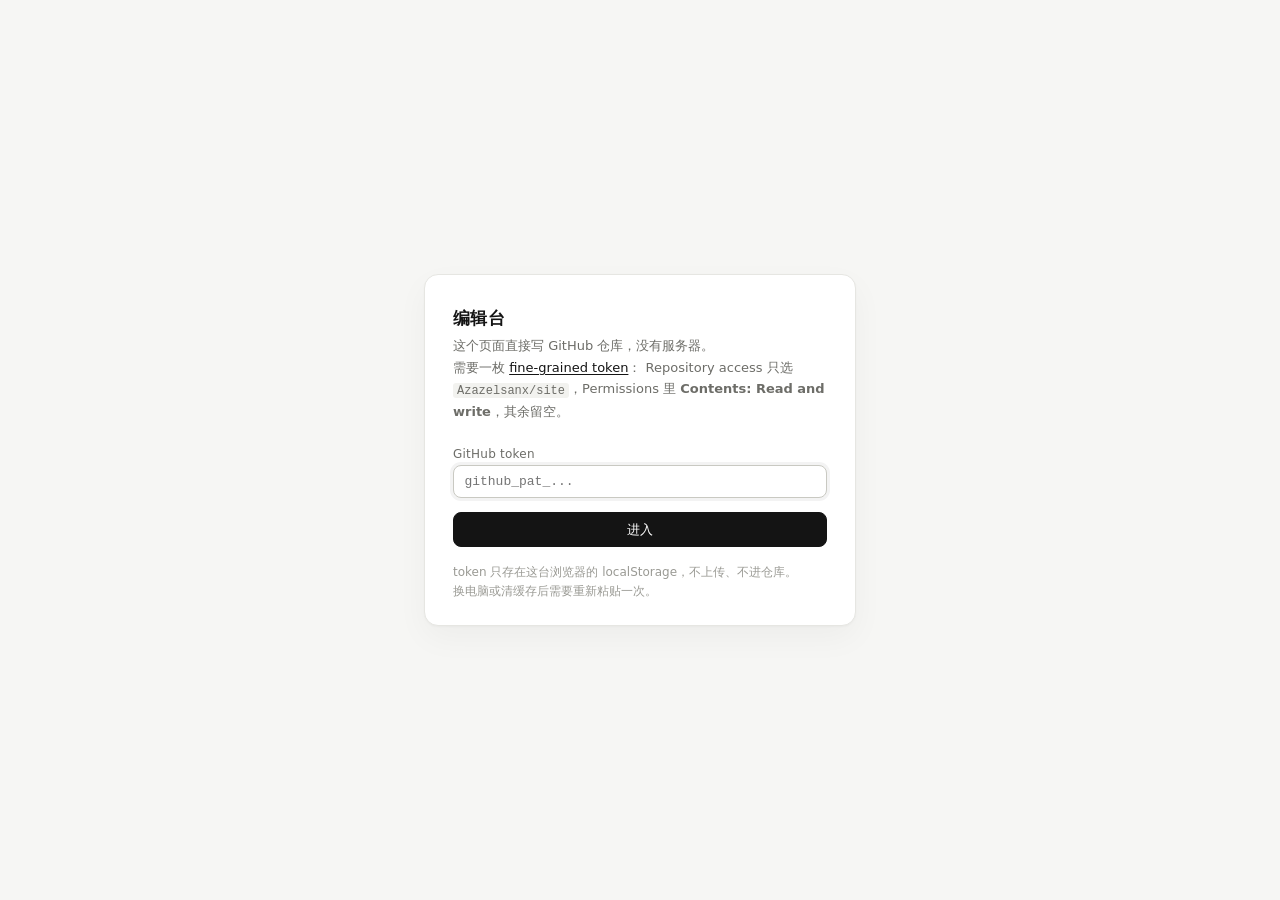
==== admin/index.html @ 72cfea62 "加 /admin 编辑台：token 登录、轻标记编辑、真 CSS 预览、原子提交发布 - admin/：纯静态单页，GitHub fine-grained PAT 存本机 localStorage " ====
<!DOCTYPE html>
<html lang="zh-CN">
<head>
<meta charset="utf-8">
<meta name="viewport" content="width=device-width, initial-scale=1">
<meta name="robots" content="noindex, nofollow">
<title>编辑台 — Azazel</title>
<link rel="stylesheet" href="/admin/admin.css">
<link rel="icon" href="data:image/svg+xml,%3Csvg xmlns='http://www.w3.org/2000/svg' viewBox='0 0 24 24'%3E%3Crect width='24' height='24' rx='5' fill='%23fdfdfc'/%3E%3Cpath d='M13.4 3 5.6 13.2h5L10.1 21l7.9-10.6h-5.2L13.4 3Z' fill='%23111'/%3E%3C/svg%3E">
</head>
<body>

<!-- ---------- 登录门 ---------- -->
<div class="gate" id="gate">
  <div class="gate__card">
    <h1>编辑台</h1>
    <p class="gate__hint">
      这个页面直接写 GitHub 仓库，没有服务器。<br>
      需要一枚 <a href="https://github.com/settings/personal-access-tokens/new" target="_blank" rel="noopener">fine-grained token</a>：
      Repository access 只选 <code>Azazelsanx/site</code>，Permissions 里
      <b>Contents: Read and write</b>，其余留空。
    </p>
    <form id="gate-form">
      <label class="field">
        <span>GitHub token</span>
        <input class="input input--mono" id="token" type="password"
               placeholder="github_pat_..." autocomplete="off" spellcheck="false">
      </label>
      <button class="btn btn--solid btn--block" id="gate-submit" type="submit">进入</button>
      <p class="gate__error" id="gate-error" hidden></p>
    </form>
    <p class="gate__foot">
      token 只存在这台浏览器的 localStorage，不上传、不进仓库。<br>
      换电脑或清缓存后需要重新粘贴一次。
    </p>
  </div>
</div>

<!-- ---------- 编辑台 ---------- -->
<div class="app" id="app" hidden>

  <aside class="rail">
    <div class="rail__head">
      <div class="rail__title">
        <b>写作</b><span id="rail-count"></span>
      </div>
      <button class="btn btn--block" id="new-post">＋ 新文章</button>
    </div>
    <ul class="rail__list" id="rail-list"></ul>
    <details class="cheat">
      <summary>标记速查</summary>
      <div class="cheat__body">
        <b>==高亮==</b> 荧光笔<br>
        <b>((圈))</b> 手绘圈<br>
        <b>[[方]]</b> 红笔方框<br>
        <b>{{句子|旁批}}</b> 页边手写批注<br>
        <b># 小标题</b> / <b>## 更小</b><br>
        <b>- 列表</b> / <b>1. 列表</b> / <b>&gt; 引用</b><br>
        <b>**加粗**</b> / <b>*斜体*</b> / <b>`代码`</b><br>
        <b>[文字](链接)</b> / <b>```整段代码```</b><br>
        空行分段，段首不用打空格。
      </div>
    </details>
    <div class="rail__foot">
      <span id="who">Azazelsanx/site</span>
      <button class="btn" id="logout" style="padding:.2rem .45rem;font-size:.6875rem">换 token</button>
    </div>
  </aside>

  <main class="pane">
    <div class="pane__head">
      <h2 id="pane-title">未选择</h2>
      <div class="switches">
        <a class="btn" id="open-live" href="#" target="_blank" rel="noopener" hidden>看线上 ↗</a>
      </div>
    </div>

    <div class="meta">
      <label class="field meta__wide">
        <span>标题</span>
        <input class="input" id="f-title" placeholder="文章标题">
      </label>
      <label class="field">
        <span>日期</span>
        <input class="input" id="f-date" type="date">
      </label>
      <label class="field">
        <span>链接名（slug）</span>
        <input class="input input--mono" id="f-slug" placeholder="promptbox">
      </label>
      <label class="field meta__wide">
        <span>摘要（搜索与社交卡片用）</span>
        <input class="input" id="f-desc" placeholder="一句话说清这篇写什么">
      </label>
      <label class="field">
        <span>首页角标</span>
        <input class="input" id="f-flag" placeholder="新（可空）" maxlength="2">
      </label>
    </div>

    <div class="toolbar" id="toolbar">
      <button class="toolbar__btn" data-wrap="**|**" title="加粗 Ctrl+B">粗</button>
      <button class="toolbar__btn" data-wrap="*|*" title="斜体 Ctrl+I">斜</button>
      <button class="toolbar__btn" data-wrap="`|`" title="行内代码">码</button>
      <span class="toolbar__sep"></span>
      <button class="toolbar__btn" data-wrap="==|==" title="荧光笔">高亮</button>
      <button class="toolbar__btn" data-wrap="((|))" title="手绘圈">圈</button>
      <button class="toolbar__btn" data-wrap="[[|]]" title="红笔方框">框</button>
      <button class="toolbar__btn" data-note="1" title="页边批注">批注</button>
      <span class="toolbar__sep"></span>
      <button class="toolbar__btn" data-block="h2">小标题</button>
      <button class="toolbar__btn" data-block="ul">列表</button>
      <button class="toolbar__btn" data-block="ol">编号</button>
      <button class="toolbar__btn" data-block="quote">引用</button>
      <button class="toolbar__btn" data-block="code">代码块</button>
      <button class="toolbar__btn" data-block="link">链接</button>
    </div>

    <textarea class="editor" id="f-md" spellcheck="false"
      placeholder="在这里写。空行分段，右上角「标记速查」有全部语法。"></textarea>

    <div class="statusbar">
      <span id="status">就绪</span>
      <div class="statusbar__actions">
        <span id="count" style="margin-right:.5rem"></span>
        <button class="btn btn--danger" id="delete">删除</button>
        <button class="btn" id="save-draft">存草稿</button>
        <button class="btn btn--solid" id="publish">发布</button>
      </div>
    </div>
  </main>

  <aside class="pane pane--preview">
    <div class="pane__head">
      <h2>预览</h2>
      <div class="switches">
        <label class="check"><input type="checkbox" id="live" checked> 跟随输入</label>
        <button class="btn" id="refresh" style="padding:.25rem .5rem">重画</button>
      </div>
    </div>
    <iframe class="preview-frame" id="pv" title="预览"></iframe>
    <p class="preview__hint">预览加载的是线上同一份 CSS 与手绘库，圈画、批注、滚动时钟都是真的。</p>
  </aside>

</div>

<script src="/admin/admin.js"></script>
</body>
</html>
---- admin/admin.css ----
/* ==========================================================================
   编辑台 — 只在 /admin 用，是工具不是作品：清楚、克制、不抢正文
   ========================================================================== */

:root {
  --a-bg: #f6f6f4;
  --a-panel: #ffffff;
  --a-ink: #141414;
  --a-muted: #6d6d68;
  --a-faint: #9a9a94;
  --a-line: #e6e6e2;
  --a-line-soft: #efefec;
  --a-hover: #f3f3f0;
  --a-accent: #141414;
  --a-danger: #b3372c;
  --a-ok: #2f7d4f;
  --a-mono: "SF Mono", SFMono-Regular, Consolas, "Liberation Mono", Menlo,
    monospace;
  --a-ui: -apple-system, BlinkMacSystemFont, "Segoe UI", "PingFang SC",
    "Microsoft YaHei", system-ui, sans-serif;
}

*,
*::before,
*::after {
  box-sizing: border-box;
}

/* 类选择器会盖掉 UA 的 [hidden]，这里统一钉死 */
[hidden] {
  display: none !important;
}

html,
body {
  height: 100%;
}

body {
  margin: 0;
  background: var(--a-bg);
  color: var(--a-ink);
  font-family: var(--a-ui);
  font-size: 14px;
  -webkit-font-smoothing: antialiased;
}

button,
input,
textarea {
  font: inherit;
  color: inherit;
}

button {
  cursor: pointer;
  background: none;
  border: 0;
  padding: 0;
}

/* ---------- 登录门 ---------- */

.gate {
  min-height: 100dvh;
  display: grid;
  place-items: center;
  padding: 2rem 1.25rem;
}

.gate__card {
  width: 100%;
  max-width: 27rem;
  background: var(--a-panel);
  border: 1px solid var(--a-line);
  border-radius: 14px;
  padding: 2rem 1.75rem 1.5rem;
  box-shadow: 0 1px 2px rgba(0, 0, 0, 0.03), 0 12px 32px rgba(0, 0, 0, 0.04);
}

.gate__card h1 {
  margin: 0 0 0.35rem;
  font-size: 1.0625rem;
  letter-spacing: 0.02em;
}

.gate__hint {
  margin: 0 0 1.5rem;
  color: var(--a-muted);
  line-height: 1.65;
  font-size: 0.8125rem;
}

.gate__hint a {
  color: var(--a-ink);
  text-decoration: underline;
  text-underline-offset: 2px;
}

.gate__hint code {
  font-family: var(--a-mono);
  font-size: 0.75rem;
  background: #f2f2ef;
  border-radius: 3px;
  padding: 0.05rem 0.25rem;
}

.field {
  display: block;
  margin-bottom: 0.875rem;
}

.field > span {
  display: block;
  margin-bottom: 0.3rem;
  font-size: 0.75rem;
  color: var(--a-muted);
  letter-spacing: 0.02em;
}

.input,
.textarea {
  width: 100%;
  border: 1px solid var(--a-line);
  background: #fff;
  border-radius: 8px;
  padding: 0.5rem 0.65rem;
  font-size: 0.875rem;
  outline: none;
  transition: border-color 0.15s ease, box-shadow 0.15s ease;
}

.input:focus,
.textarea:focus {
  border-color: #c9c9c2;
  box-shadow: 0 0 0 3px rgba(20, 20, 20, 0.05);
}

.input--mono {
  font-family: var(--a-mono);
  font-size: 0.8125rem;
}

.btn {
  display: inline-flex;
  align-items: center;
  gap: 0.35rem;
  border: 1px solid var(--a-line);
  background: #fff;
  border-radius: 8px;
  padding: 0.45rem 0.8rem;
  font-size: 0.8125rem;
  color: var(--a-ink);
  white-space: nowrap;
  transition: background 0.14s ease, border-color 0.14s ease,
    opacity 0.14s ease;
}

.btn:hover {
  background: var(--a-hover);
}

.btn:disabled {
  opacity: 0.45;
  cursor: not-allowed;
}

.btn--solid {
  background: var(--a-accent);
  border-color: var(--a-accent);
  color: #fff;
}

.btn--solid:hover {
  background: #000;
}

.btn--danger {
  color: var(--a-danger);
  border-color: #ecd6d3;
}

.btn--danger:hover {
  background: #fbf1f0;
}

.btn--block {
  width: 100%;
  justify-content: center;
}

.gate__foot {
  margin: 1rem 0 0;
  font-size: 0.75rem;
  color: var(--a-faint);
  line-height: 1.6;
}

.gate__error {
  margin: 0.75rem 0 0;
  color: var(--a-danger);
  font-size: 0.8125rem;
  line-height: 1.55;
  white-space: pre-wrap;
}

/* ---------- 主体 ---------- */

.app {
  display: grid;
  grid-template-columns: 15rem minmax(0, 1fr) minmax(0, 1fr);
  height: 100dvh;
}

.app[hidden] {
  display: none;
}

/* 左侧：文章列表 */

.rail {
  display: flex;
  flex-direction: column;
  min-height: 0;
  border-right: 1px solid var(--a-line);
  background: #fbfbf9;
}

.rail__head {
  padding: 0.9rem 0.85rem 0.7rem;
  border-bottom: 1px solid var(--a-line-soft);
}

.rail__title {
  display: flex;
  align-items: baseline;
  justify-content: space-between;
  gap: 0.5rem;
  margin-bottom: 0.6rem;
  font-size: 0.8125rem;
  letter-spacing: 0.04em;
  color: var(--a-muted);
}

.rail__title b {
  color: var(--a-ink);
  font-weight: 600;
  letter-spacing: 0.02em;
}

.rail__list {
  flex: 1;
  overflow: auto;
  margin: 0;
  padding: 0.4rem 0.4rem 1.5rem;
  list-style: none;
}

.rail__item {
  width: 100%;
  display: block;
  text-align: left;
  padding: 0.5rem 0.55rem;
  border-radius: 7px;
  line-height: 1.35;
}

.rail__item:hover {
  background: var(--a-hover);
}

.rail__item.is-active {
  background: #ecece7;
}

.rail__item strong {
  display: block;
  font-weight: 500;
  font-size: 0.8125rem;
  color: var(--a-ink);
  overflow: hidden;
  text-overflow: ellipsis;
  white-space: nowrap;
}

.rail__item time {
  display: block;
  margin-top: 0.15rem;
  font-size: 0.6875rem;
  color: var(--a-faint);
  font-variant-numeric: tabular-nums;
}

.rail__item.is-draft strong::after {
  content: " ·草稿";
  color: var(--a-faint);
  font-weight: 400;
}

.rail__foot {
  padding: 0.6rem 0.85rem 0.8rem;
  border-top: 1px solid var(--a-line-soft);
  display: flex;
  align-items: center;
  justify-content: space-between;
  gap: 0.5rem;
  font-size: 0.75rem;
  color: var(--a-faint);
}

/* 中间：编辑器 */

.pane {
  display: flex;
  flex-direction: column;
  min-width: 0;
  min-height: 0;
  background: var(--a-panel);
}

.pane--preview {
  border-left: 1px solid var(--a-line);
  background: #fbfbf9;
}

.pane__head {
  display: flex;
  align-items: center;
  justify-content: space-between;
  gap: 0.75rem;
  padding: 0.65rem 1rem;
  border-bottom: 1px solid var(--a-line-soft);
  min-height: 2.75rem;
}

.pane__head h2 {
  margin: 0;
  font-size: 0.75rem;
  font-weight: 500;
  letter-spacing: 0.06em;
  color: var(--a-muted);
}

.pane__head .switches {
  display: flex;
  align-items: center;
  gap: 0.7rem;
  font-size: 0.75rem;
  color: var(--a-muted);
}

.check {
  display: inline-flex;
  align-items: center;
  gap: 0.3rem;
  cursor: pointer;
  user-select: none;
}

.check input {
  margin: 0;
  accent-color: #141414;
}

.meta {
  display: grid;
  grid-template-columns: minmax(0, 1fr) 8.5rem 8.5rem;
  gap: 0.5rem 0.6rem;
  padding: 0.85rem 1rem;
  border-bottom: 1px solid var(--a-line-soft);
}

.meta .field {
  margin: 0;
}

.meta__wide {
  grid-column: 1 / -1;
}

.toolbar {
  display: flex;
  flex-wrap: wrap;
  align-items: center;
  gap: 0.25rem;
  padding: 0.45rem 0.75rem;
  border-bottom: 1px solid var(--a-line-soft);
  background: #fcfcfb;
}

.toolbar__btn {
  border-radius: 6px;
  padding: 0.25rem 0.45rem;
  font-size: 0.75rem;
  color: #3a3a36;
  border: 1px solid transparent;
}

.toolbar__btn:hover {
  background: var(--a-hover);
  border-color: var(--a-line);
}

.toolbar__sep {
  width: 1px;
  height: 1rem;
  background: var(--a-line);
  margin: 0 0.3rem;
}

.editor {
  flex: 1;
  min-height: 0;
  border: 0;
  outline: none;
  resize: none;
  padding: 1rem 1rem 2rem;
  background: transparent;
  font-family: var(--a-mono);
  font-size: 0.8125rem;
  line-height: 1.95;
  letter-spacing: 0.01em;
  tab-size: 2;
}

.statusbar {
  display: flex;
  align-items: center;
  justify-content: space-between;
  gap: 0.75rem;
  padding: 0.5rem 1rem;
  border-top: 1px solid var(--a-line-soft);
  font-size: 0.6875rem;
  color: var(--a-faint);
  font-variant-numeric: tabular-nums;
}

.statusbar__actions {
  display: flex;
  gap: 0.4rem;
}

.status--ok {
  color: var(--a-ok);
}

.status--err {
  color: var(--a-danger);
}

/* 右侧：预览 */

.preview-frame {
  flex: 1;
  min-height: 0;
  border: 0;
  width: 100%;
  background: #fdfdfc;
}

.preview__hint {
  margin: 0;
  padding: 0.55rem 1rem 0.75rem;
  font-size: 0.6875rem;
  color: var(--a-faint);
  border-top: 1px solid var(--a-line-soft);
  line-height: 1.6;
}

/* ---------- 语法速查 ---------- */

.cheat {
  border-top: 1px solid var(--a-line-soft);
  background: #fcfcfb;
}

.cheat > summary {
  padding: 0.5rem 0.85rem;
  font-size: 0.75rem;
  color: var(--a-muted);
  cursor: pointer;
  list-style: none;
}

.cheat > summary::-webkit-details-marker {
  display: none;
}

.cheat > summary::before {
  content: "▸ ";
  color: var(--a-faint);
}

.cheat[open] > summary::before {
  content: "▾ ";
}

.cheat__body {
  padding: 0 0.85rem 0.9rem;
  font-size: 0.6875rem;
  line-height: 1.9;
  color: var(--a-muted);
}

.cheat__body code {
  font-family: var(--a-mono);
  background: #f1f1ee;
  border-radius: 3px;
  padding: 0.05rem 0.25rem;
  color: #333;
}

.cheat__body b {
  color: var(--a-ink);
  font-weight: 500;
}

/* ---------- 小屏 ---------- */

@media (max-width: 1080px) {
  .app {
    grid-template-columns: 12.5rem minmax(0, 1fr);
    grid-template-rows: minmax(0, 1fr) minmax(0, 1fr);
  }
  .rail {
    grid-row: 1 / -1;
  }
  .pane--preview {
    grid-column: 2;
    border-left: 0;
    border-top: 1px solid var(--a-line);
  }
}

@media (max-width: 760px) {
  .app {
    display: block;
    height: auto;
    min-height: 100dvh;
  }
  .rail {
    border-right: 0;
    border-bottom: 1px solid var(--a-line);
    max-height: 12rem;
  }
  .rail__list {
    display: flex;
    gap: 0.35rem;
    overflow-x: auto;
    padding: 0.4rem;
  }
  .rail__item {
    flex: 0 0 9rem;
  }
  .pane {
    min-height: 60dvh;
  }
  .pane--preview {
    min-height: 70dvh;
  }
  .meta {
    grid-template-columns: 1fr 1fr;
  }
  .editor {
    min-height: 40dvh;
  }
}
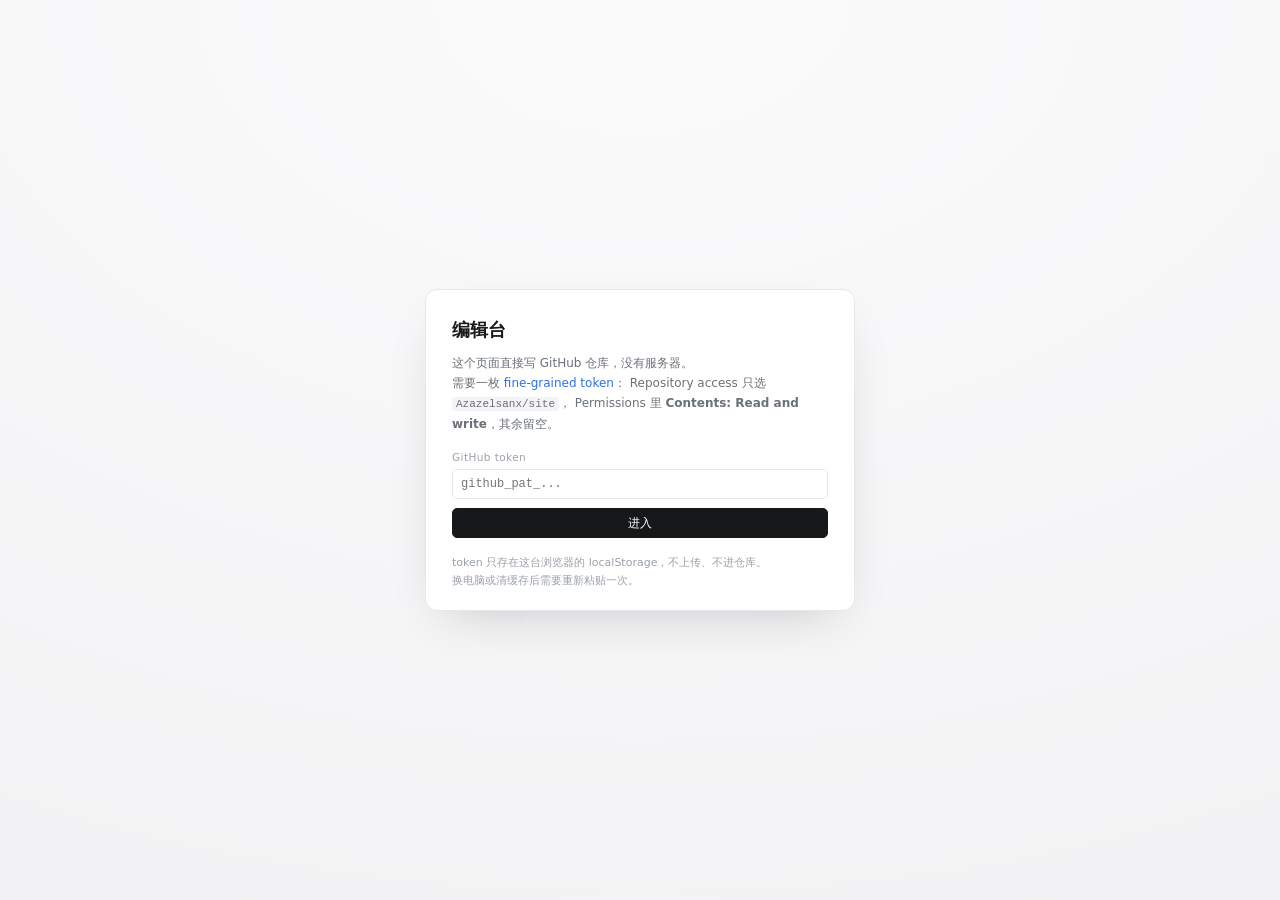
==== commit 3bc214ca: "后台改成装修式：画布里点选、拖动、就地改字 - 拆成 core / canvas / builder / app 四个文件，去掉旧的标记编辑器与只读预览 - canvas.js 跑在预览 iframe" ====
--- a/admin/index.html
+++ b/admin/index.html
@@ -10,15 +10,15 @@
 </head>
 <body>
 
-<!-- ---------- 登录门 ---------- -->
-<div class="gate" id="gate">
+<!-- ---------------- 登录门 ---------------- -->
+<div class="gate" id="gate" hidden>
   <div class="gate__card">
     <h1>编辑台</h1>
     <p class="gate__hint">
       这个页面直接写 GitHub 仓库，没有服务器。<br>
       需要一枚 <a href="https://github.com/settings/personal-access-tokens/new" target="_blank" rel="noopener">fine-grained token</a>：
-      Repository access 只选 <code>Azazelsanx/site</code>，Permissions 里
-      <b>Contents: Read and write</b>，其余留空。
+      Repository access 只选 <code>Azazelsanx/site</code>，
+      Permissions 里 <b>Contents: Read and write</b>，其余留空。
     </p>
     <form id="gate-form">
       <label class="field">
@@ -36,114 +36,134 @@
   </div>
 </div>
 
-<!-- ---------- 编辑台 ---------- -->
+<!-- ---------------- 编辑台 ---------------- -->
 <div class="app" id="app" hidden>
 
-  <aside class="rail">
-    <div class="rail__head">
-      <div class="rail__title">
-        <b>写作</b><span id="rail-count"></span>
+  <header class="top">
+    <div class="top__l">
+      <span class="brand">Azazel</span>
+      <span class="brand__sub">编辑台</span>
+    </div>
+
+    <div class="top__c">
+      <div class="switch">
+        <button class="mode-btn on" data-mode="design">装修</button>
+        <button class="mode-btn" data-mode="code">源码</button>
       </div>
-      <button class="btn btn--block" id="new-post">＋ 新文章</button>
-    </div>
-    <ul class="rail__list" id="rail-list"></ul>
-    <details class="cheat">
-      <summary>标记速查</summary>
-      <div class="cheat__body">
-        <b>==高亮==</b> 荧光笔<br>
-        <b>((圈))</b> 手绘圈<br>
-        <b>[[方]]</b> 红笔方框<br>
-        <b>{{句子|旁批}}</b> 页边手写批注<br>
-        <b># 小标题</b> / <b>## 更小</b><br>
-        <b>- 列表</b> / <b>1. 列表</b> / <b>&gt; 引用</b><br>
-        <b>**加粗**</b> / <b>*斜体*</b> / <b>`代码`</b><br>
-        <b>[文字](链接)</b> / <b>```整段代码```</b><br>
-        空行分段，段首不用打空格。
-      </div>
-    </details>
-    <div class="rail__foot">
-      <span id="who">Azazelsanx/site</span>
-      <button class="btn" id="logout" style="padding:.2rem .45rem;font-size:.6875rem">换 token</button>
-    </div>
-  </aside>
-
-  <main class="pane">
-    <div class="pane__head">
-      <h2 id="pane-title">未选择</h2>
-      <div class="switches">
-        <a class="btn" id="open-live" href="#" target="_blank" rel="noopener" hidden>看线上 ↗</a>
+      <div class="devices">
+        <button data-dev="100" class="on" title="桌面">▭</button>
+        <button data-dev="768" title="平板">▯</button>
+        <button data-dev="390" title="手机">▮</button>
       </div>
     </div>
 
-    <div class="meta">
-      <label class="field meta__wide">
-        <span>标题</span>
-        <input class="input" id="f-title" placeholder="文章标题">
-      </label>
-      <label class="field">
-        <span>日期</span>
-        <input class="input" id="f-date" type="date">
-      </label>
-      <label class="field">
-        <span>链接名（slug）</span>
-        <input class="input input--mono" id="f-slug" placeholder="promptbox">
-      </label>
-      <label class="field meta__wide">
-        <span>摘要（搜索与社交卡片用）</span>
-        <input class="input" id="f-desc" placeholder="一句话说清这篇写什么">
-      </label>
-      <label class="field">
-        <span>首页角标</span>
-        <input class="input" id="f-flag" placeholder="新（可空）" maxlength="2">
-      </label>
+    <div class="top__r">
+      <button class="ico" id="undo" title="撤销 Ctrl+Z" disabled>↶</button>
+      <button class="ico" id="redo" title="重做 Ctrl+Shift+Z" disabled>↷</button>
+      <span class="saved" id="saved">—</span>
+      <a class="btn btn--ghost" id="open-live" href="#" target="_blank" rel="noopener" hidden>看线上 ↗</a>
+      <button class="btn btn--solid" id="publish">发布 <kbd>⌥↵</kbd></button>
     </div>
+  </header>
 
-    <div class="toolbar" id="toolbar">
-      <button class="toolbar__btn" data-wrap="**|**" title="加粗 Ctrl+B">粗</button>
-      <button class="toolbar__btn" data-wrap="*|*" title="斜体 Ctrl+I">斜</button>
-      <button class="toolbar__btn" data-wrap="`|`" title="行内代码">码</button>
-      <span class="toolbar__sep"></span>
-      <button class="toolbar__btn" data-wrap="==|==" title="荧光笔">高亮</button>
-      <button class="toolbar__btn" data-wrap="((|))" title="手绘圈">圈</button>
-      <button class="toolbar__btn" data-wrap="[[|]]" title="红笔方框">框</button>
-      <button class="toolbar__btn" data-note="1" title="页边批注">批注</button>
-      <span class="toolbar__sep"></span>
-      <button class="toolbar__btn" data-block="h2">小标题</button>
-      <button class="toolbar__btn" data-block="ul">列表</button>
-      <button class="toolbar__btn" data-block="ol">编号</button>
-      <button class="toolbar__btn" data-block="quote">引用</button>
-      <button class="toolbar__btn" data-block="code">代码块</button>
-      <button class="toolbar__btn" data-block="link">链接</button>
-    </div>
+  <div class="work">
 
-    <textarea class="editor" id="f-md" spellcheck="false"
-      placeholder="在这里写。空行分段，右上角「标记速查」有全部语法。"></textarea>
+    <!-- 左：文章 -->
+    <aside class="rail">
+      <div class="rail__head">
+        <span class="rail__label">文章</span>
+        <span class="rail__count" id="rail-count"></span>
+      </div>
+      <ul class="rail__list" id="rail-list"></ul>
+      <div class="rail__foot">
+        <button class="btn btn--block btn--sm" id="new-post">＋ 新文章</button>
+        <button class="linkish" id="logout">换 token</button>
+      </div>
+    </aside>
 
-    <div class="statusbar">
-      <span id="status">就绪</span>
-      <div class="statusbar__actions">
-        <span id="count" style="margin-right:.5rem"></span>
-        <button class="btn btn--danger" id="delete">删除</button>
-        <button class="btn" id="save-draft">存草稿</button>
-        <button class="btn btn--solid" id="publish">发布</button>
+    <!-- 中：画布 -->
+    <section class="stage">
+      <div class="stage__bar">
+        <b id="doc-title">未选择</b>
+        <span class="stage__hint" id="status">就绪</span>
       </div>
-    </div>
-  </main>
 
-  <aside class="pane pane--preview">
-    <div class="pane__head">
-      <h2>预览</h2>
-      <div class="switches">
-        <label class="check"><input type="checkbox" id="live" checked> 跟随输入</label>
-        <button class="btn" id="refresh" style="padding:.25rem .5rem">重画</button>
+      <div class="canvas-wrap" id="canvas-wrap" data-device="100">
+        <iframe id="cv" title="画布"></iframe>
       </div>
-    </div>
-    <iframe class="preview-frame" id="pv" title="预览"></iframe>
-    <p class="preview__hint">预览加载的是线上同一份 CSS 与手绘库，圈画、批注、滚动时钟都是真的。</p>
-  </aside>
 
+      <div class="code-wrap">
+        <textarea id="f-md" spellcheck="false" placeholder="轻标记源码。空行分段，切回装修会按源码重排正文。"></textarea>
+      </div>
+
+      <div class="stage__foot">
+        <span id="status-line">双击改字 · 拖左侧 ⠿ 排序 · Esc 取消选中</span>
+      </div>
+    </section>
+
+    <!-- 右：属性 -->
+    <aside class="insp">
+      <div class="insp__scroll">
+
+        <section class="insp-sec insp-sec--meta">
+          <h4>文章</h4>
+          <label class="field"><span>标题</span><input class="input" id="f-title" placeholder="文章标题"></label>
+          <div class="field-row">
+            <label class="field"><span>日期</span><input class="input" id="f-date" type="date"></label>
+            <label class="field"><span>角标</span><input class="input" id="f-flag" maxlength="2" placeholder="新"></label>
+          </div>
+          <label class="field"><span>网址名</span><input class="input input--mono" id="f-slug" placeholder="promptbox"></label>
+          <label class="field"><span>摘要</span><input class="input" id="f-desc" placeholder="一句话说清写什么"></label>
+        </section>
+
+        <div class="insp-empty" id="insp-empty">
+          <b>点画布里的任意一块</b>
+          <span>段落、标题、列表、图片都能选中；双击直接改字。</span>
+        </div>
+
+        <div id="insp-elem" hidden></div>
+
+        <section class="insp-sec insp-sec--theme" id="insp-theme">
+          <h4>页面主题 <button class="mini" data-reset="1">还原</button></h4>
+          <div class="ctl"><span class="ctl__k">纸色</span>
+            <input class="ctl__color" type="color" value="#fdfdfc" data-theme="bg">
+            <span class="ctl__v" data-theme-out="bg" data-def="#fdfdfc">默认</span></div>
+          <div class="ctl"><span class="ctl__k">墨色</span>
+            <input class="ctl__color" type="color" value="#111111" data-theme="ink">
+            <span class="ctl__v" data-theme-out="ink" data-def="#111">默认</span></div>
+          <div class="ctl"><span class="ctl__k">强调</span>
+            <input class="ctl__color" type="color" value="#ff00aa" data-theme="accent">
+            <span class="ctl__v" data-theme-out="accent" data-def="粉">默认</span></div>
+          <div class="ctl"><span class="ctl__k">正文宽</span>
+            <input class="ctl__range" type="range" min="440" max="760" step="8" value="582" data-theme="measure">
+            <span class="ctl__v" data-theme-out="measure" data-def="582">582</span></div>
+          <div class="ctl"><span class="ctl__k">字号</span>
+            <input class="ctl__range" type="range" min="14" max="22" step="0.5" value="15" data-theme="size">
+            <span class="ctl__v" data-theme-out="size" data-def="15">15</span></div>
+          <div class="ctl"><span class="ctl__k">行高</span>
+            <input class="ctl__range" type="range" min="1.4" max="2.2" step="0.05" value="1.75" data-theme="line">
+            <span class="ctl__v" data-theme-out="line" data-def="1.75">1.75</span></div>
+          <div class="ctl"><span class="ctl__k">字体</span>
+            <div class="seg" data-prop="theme-font">
+              <button class="seg__b on" data-val="">默认</button>
+              <button class="seg__b" data-val="serif">宋</button>
+              <button class="seg__b" data-val="mono">等宽</button>
+            </div>
+          </div>
+        </section>
+
+      </div>
+
+      <div class="insp__foot">
+        <button class="btn btn--sm btn--danger btn--block" id="delete">删除这篇文章</button>
+      </div>
+    </aside>
+
+  </div>
 </div>
 
-<script src="/admin/admin.js"></script>
+<script src="/admin/core.js"></script>
+<script src="/admin/builder.js"></script>
+<script src="/admin/app.js"></script>
 </body>
 </html>
--- a/admin/admin.css
+++ b/admin/admin.css
@@ -1,567 +1,655 @@
 /* ==========================================================================
-   编辑台 — 只在 /admin 用，是工具不是作品：清楚、克制、不抢正文
+   编辑台 —— 左侧文章 / 中间画布 / 右侧属性
+   浅色、窄边框、小字号；只有画布是站点本身的样子
    ========================================================================== */
 
 :root {
-  --a-bg: #f6f6f4;
-  --a-panel: #ffffff;
-  --a-ink: #141414;
-  --a-muted: #6d6d68;
-  --a-faint: #9a9a94;
-  --a-line: #e6e6e2;
-  --a-line-soft: #efefec;
-  --a-hover: #f3f3f0;
-  --a-accent: #141414;
-  --a-danger: #b3372c;
-  --a-ok: #2f7d4f;
-  --a-mono: "SF Mono", SFMono-Regular, Consolas, "Liberation Mono", Menlo,
-    monospace;
+  --a-bg: #ffffff;
+  --a-panel: #fbfbfc;
+  --a-line: #e8e8ea;
+  --a-line-strong: #d8d8dc;
+  --a-ink: #17181a;
+  --a-muted: #6b7178;
+  --a-soft: #9aa1a9;
+  --a-accent: #2f6fed;
+  --a-danger: #c4342f;
+  --a-radius: 7px;
+  --a-mono: "SF Mono", SFMono-Regular, Consolas, "Liberation Mono", monospace;
   --a-ui: -apple-system, BlinkMacSystemFont, "Segoe UI", "PingFang SC",
-    "Microsoft YaHei", system-ui, sans-serif;
-}
-
-*,
-*::before,
-*::after {
-  box-sizing: border-box;
-}
-
-/* 类选择器会盖掉 UA 的 [hidden]，这里统一钉死 */
-[hidden] {
-  display: none !important;
-}
-
-html,
-body {
-  height: 100%;
-}
+    "Hiragino Sans GB", "Microsoft YaHei", "Noto Sans SC", system-ui, sans-serif;
+}
+
+*, *::before, *::after { box-sizing: border-box; }
+
+html, body { height: 100%; }
 
 body {
   margin: 0;
-  background: var(--a-bg);
+  font: 13px/1.5 var(--a-ui);
   color: var(--a-ink);
-  font-family: var(--a-ui);
-  font-size: 14px;
+  background: var(--a-panel);
   -webkit-font-smoothing: antialiased;
-}
-
-button,
-input,
-textarea {
-  font: inherit;
-  color: inherit;
-}
-
-button {
-  cursor: pointer;
-  background: none;
-  border: 0;
-  padding: 0;
-}
-
-/* ---------- 登录门 ---------- */
+  overflow: hidden;
+}
+
+button, input, textarea, select { font: inherit; color: inherit; }
+[hidden] { display: none !important; }
+
+/* ---------------- 登录门 ---------------- */
 
 .gate {
-  min-height: 100dvh;
+  position: fixed;
+  inset: 0;
   display: grid;
   place-items: center;
-  padding: 2rem 1.25rem;
+  background: radial-gradient(120% 110% at 50% 0%, #fbfbfc 0%, #f2f2f4 100%);
+  z-index: 20;
 }
 
 .gate__card {
-  width: 100%;
-  max-width: 27rem;
-  background: var(--a-panel);
+  width: min(430px, calc(100vw - 32px));
+  padding: 26px 26px 20px;
+  background: #fff;
   border: 1px solid var(--a-line);
-  border-radius: 14px;
-  padding: 2rem 1.75rem 1.5rem;
-  box-shadow: 0 1px 2px rgba(0, 0, 0, 0.03), 0 12px 32px rgba(0, 0, 0, 0.04);
+  border-radius: 12px;
+  box-shadow: 0 18px 50px -22px rgba(0, 0, 0, .22);
 }
 
 .gate__card h1 {
-  margin: 0 0 0.35rem;
-  font-size: 1.0625rem;
-  letter-spacing: 0.02em;
+  margin: 0 0 10px;
+  font-size: 18px;
+  letter-spacing: -.01em;
 }
 
 .gate__hint {
-  margin: 0 0 1.5rem;
+  margin: 0 0 16px;
+  font-size: 12px;
+  line-height: 1.7;
   color: var(--a-muted);
+}
+
+.gate__hint a { color: var(--a-accent); text-decoration: none; }
+.gate__hint a:hover { text-decoration: underline; }
+.gate__hint code {
+  font: 11px var(--a-mono);
+  background: #f4f4f6;
+  padding: 1px 4px;
+  border-radius: 3px;
+}
+
+.gate__error {
+  margin: 10px 0 0;
+  font-size: 12px;
+  color: var(--a-danger);
+}
+
+.gate__foot {
+  margin: 16px 0 0;
+  font-size: 11px;
   line-height: 1.65;
-  font-size: 0.8125rem;
-}
-
-.gate__hint a {
-  color: var(--a-ink);
-  text-decoration: underline;
-  text-underline-offset: 2px;
-}
-
-.gate__hint code {
-  font-family: var(--a-mono);
-  font-size: 0.75rem;
-  background: #f2f2ef;
-  border-radius: 3px;
-  padding: 0.05rem 0.25rem;
-}
-
-.field {
-  display: block;
-  margin-bottom: 0.875rem;
-}
+  color: var(--a-soft);
+}
+
+/* ---------------- 通用控件 ---------------- */
+
+.field { display: block; margin: 0 0 9px; }
 
 .field > span {
   display: block;
-  margin-bottom: 0.3rem;
-  font-size: 0.75rem;
-  color: var(--a-muted);
-  letter-spacing: 0.02em;
-}
-
-.input,
-.textarea {
+  margin-bottom: 3px;
+  font-size: 10.5px;
+  letter-spacing: .04em;
+  color: var(--a-soft);
+}
+
+.input {
   width: 100%;
+  height: 30px;
+  padding: 0 8px;
+  background: #fff;
   border: 1px solid var(--a-line);
-  background: #fff;
-  border-radius: 8px;
-  padding: 0.5rem 0.65rem;
-  font-size: 0.875rem;
+  border-radius: 5px;
+  font-size: 12.5px;
   outline: none;
-  transition: border-color 0.15s ease, box-shadow 0.15s ease;
-}
-
-.input:focus,
-.textarea:focus {
-  border-color: #c9c9c2;
-  box-shadow: 0 0 0 3px rgba(20, 20, 20, 0.05);
-}
-
-.input--mono {
-  font-family: var(--a-mono);
-  font-size: 0.8125rem;
-}
+  transition: border-color .15s, box-shadow .15s;
+}
+
+.input:focus {
+  border-color: var(--a-accent);
+  box-shadow: 0 0 0 3px rgba(47, 111, 237, .12);
+}
+
+.input--mono { font-family: var(--a-mono); font-size: 12px; }
+.input--area { height: auto; padding: 6px 8px; line-height: 1.5; resize: vertical; }
+
+.field-row { display: flex; gap: 8px; }
+.field-row > .field { flex: 1; margin-bottom: 9px; }
 
 .btn {
   display: inline-flex;
   align-items: center;
-  gap: 0.35rem;
-  border: 1px solid var(--a-line);
-  background: #fff;
-  border-radius: 8px;
-  padding: 0.45rem 0.8rem;
-  font-size: 0.8125rem;
+  justify-content: center;
+  gap: 5px;
+  height: 30px;
+  padding: 0 11px;
+  background: #fff;
+  border: 1px solid var(--a-line-strong);
+  border-radius: 5px;
+  font-size: 12px;
   color: var(--a-ink);
+  cursor: pointer;
+  text-decoration: none;
   white-space: nowrap;
-  transition: background 0.14s ease, border-color 0.14s ease,
-    opacity 0.14s ease;
-}
-
-.btn:hover {
-  background: var(--a-hover);
-}
-
-.btn:disabled {
-  opacity: 0.45;
-  cursor: not-allowed;
-}
+  transition: background .14s, border-color .14s, color .14s;
+}
+
+.btn:hover { background: #f5f5f7; }
+.btn:disabled { opacity: .45; cursor: default; }
+.btn--block { width: 100%; }
+.btn--sm { height: 26px; padding: 0 8px; font-size: 11.5px; }
 
 .btn--solid {
-  background: var(--a-accent);
-  border-color: var(--a-accent);
+  background: var(--a-ink);
+  border-color: var(--a-ink);
   color: #fff;
 }
-
-.btn--solid:hover {
-  background: #000;
-}
-
-.btn--danger {
-  color: var(--a-danger);
-  border-color: #ecd6d3;
-}
-
-.btn--danger:hover {
-  background: #fbf1f0;
-}
-
-.btn--block {
+.btn--solid:hover { background: #000; }
+
+.btn--ghost { background: transparent; border-color: transparent; color: var(--a-muted); }
+.btn--ghost:hover { background: #f2f2f4; color: var(--a-ink); }
+
+.btn--danger { color: var(--a-danger); border-color: #e7c9c7; }
+.btn--danger:hover { background: #fdf4f3; }
+
+.btn kbd {
+  font: 10px var(--a-mono);
+  padding: 1px 4px;
+  border-radius: 3px;
+  background: rgba(255, 255, 255, .16);
+  margin-left: 2px;
+}
+
+.mini {
+  border: 0;
+  background: none;
+  padding: 0 4px;
+  font-size: 10.5px;
+  color: var(--a-soft);
+  cursor: pointer;
+  text-decoration: underline;
+  text-underline-offset: 2px;
+}
+.mini:hover { color: var(--a-ink); }
+
+.linkish {
+  display: block;
   width: 100%;
-  justify-content: center;
-}
-
-.gate__foot {
-  margin: 1rem 0 0;
-  font-size: 0.75rem;
-  color: var(--a-faint);
-  line-height: 1.6;
-}
-
-.gate__error {
-  margin: 0.75rem 0 0;
-  color: var(--a-danger);
-  font-size: 0.8125rem;
-  line-height: 1.55;
-  white-space: pre-wrap;
-}
-
-/* ---------- 主体 ---------- */
+  margin-top: 8px;
+  padding: 0;
+  border: 0;
+  background: none;
+  font-size: 11px;
+  color: var(--a-soft);
+  text-align: center;
+  cursor: pointer;
+}
+.linkish:hover { color: var(--a-ink); }
+
+/* ---------------- 顶栏 ---------------- */
 
 .app {
+  display: flex;
+  flex-direction: column;
+  height: 100vh;
+  background: var(--a-panel);
+}
+
+.top {
+  display: flex;
+  align-items: center;
+  justify-content: space-between;
+  gap: 16px;
+  height: 46px;
+  padding: 0 12px;
+  background: #fff;
+  border-bottom: 1px solid var(--a-line);
+  flex: none;
+}
+
+.top__l { display: flex; align-items: baseline; gap: 7px; }
+.brand { font-size: 14px; font-weight: 700; letter-spacing: .02em; }
+.brand__sub { font-size: 11px; color: var(--a-soft); letter-spacing: .08em; }
+
+.top__c { display: flex; align-items: center; gap: 10px; }
+.top__r { display: flex; align-items: center; gap: 6px; }
+
+.switch {
+  display: flex;
+  padding: 2px;
+  background: #f2f2f4;
+  border-radius: 6px;
+}
+
+.mode-btn {
+  border: 0;
+  background: none;
+  height: 24px;
+  padding: 0 11px;
+  border-radius: 4px;
+  font-size: 12px;
+  color: var(--a-muted);
+  cursor: pointer;
+}
+.mode-btn.on { background: #fff; color: var(--a-ink); box-shadow: 0 1px 2px rgba(0, 0, 0, .1); }
+
+.devices { display: flex; gap: 1px; }
+.devices button {
+  width: 26px;
+  height: 24px;
+  border: 0;
+  background: none;
+  border-radius: 4px;
+  font-size: 13px;
+  color: var(--a-soft);
+  cursor: pointer;
+}
+.devices button:hover { background: #f2f2f4; }
+.devices button.on { color: var(--a-accent); background: #eef3fe; }
+
+.ico {
+  width: 26px;
+  height: 26px;
+  border: 1px solid transparent;
+  background: none;
+  border-radius: 5px;
+  font-size: 14px;
+  color: var(--a-muted);
+  cursor: pointer;
+  line-height: 1;
+}
+.ico:hover:not(:disabled) { background: #f2f2f4; }
+.ico:disabled { opacity: .3; cursor: default; }
+
+.saved { font: 11px var(--a-mono); color: var(--a-soft); margin: 0 4px 0 6px; }
+
+/* ---------------- 三栏 ---------------- */
+
+.work {
   display: grid;
-  grid-template-columns: 15rem minmax(0, 1fr) minmax(0, 1fr);
-  height: 100dvh;
-}
-
-.app[hidden] {
-  display: none;
-}
-
-/* 左侧：文章列表 */
+  grid-template-columns: 194px minmax(0, 1fr) 298px;
+  flex: 1;
+  min-height: 0;
+}
+
+/* 左栏 */
 
 .rail {
   display: flex;
   flex-direction: column;
   min-height: 0;
+  background: #fff;
   border-right: 1px solid var(--a-line);
-  background: #fbfbf9;
 }
 
 .rail__head {
-  padding: 0.9rem 0.85rem 0.7rem;
-  border-bottom: 1px solid var(--a-line-soft);
-}
-
-.rail__title {
-  display: flex;
-  align-items: baseline;
+  display: flex;
+  align-items: center;
   justify-content: space-between;
-  gap: 0.5rem;
-  margin-bottom: 0.6rem;
-  font-size: 0.8125rem;
-  letter-spacing: 0.04em;
-  color: var(--a-muted);
-}
-
-.rail__title b {
-  color: var(--a-ink);
-  font-weight: 600;
-  letter-spacing: 0.02em;
-}
+  padding: 11px 12px 7px;
+}
+
+.rail__label {
+  font-size: 10.5px;
+  letter-spacing: .12em;
+  color: var(--a-soft);
+  text-transform: uppercase;
+}
+
+.rail__count { font: 10.5px var(--a-mono); color: var(--a-soft); }
 
 .rail__list {
   flex: 1;
-  overflow: auto;
   margin: 0;
-  padding: 0.4rem 0.4rem 1.5rem;
+  padding: 0 6px;
   list-style: none;
+  overflow-y: auto;
+  min-height: 0;
 }
 
 .rail__item {
+  display: block;
   width: 100%;
+  padding: 6px 7px;
+  margin-bottom: 1px;
+  border: 0;
+  border-radius: 5px;
+  background: none;
+  text-align: left;
+  cursor: pointer;
+}
+
+.rail__item b {
   display: block;
-  text-align: left;
-  padding: 0.5rem 0.55rem;
-  border-radius: 7px;
+  font-size: 12.5px;
+  font-weight: 500;
   line-height: 1.35;
-}
-
-.rail__item:hover {
-  background: var(--a-hover);
-}
-
-.rail__item.is-active {
-  background: #ecece7;
-}
-
-.rail__item strong {
-  display: block;
-  font-weight: 500;
-  font-size: 0.8125rem;
   color: var(--a-ink);
   overflow: hidden;
   text-overflow: ellipsis;
   white-space: nowrap;
 }
 
-.rail__item time {
-  display: block;
-  margin-top: 0.15rem;
-  font-size: 0.6875rem;
-  color: var(--a-faint);
-  font-variant-numeric: tabular-nums;
-}
-
-.rail__item.is-draft strong::after {
-  content: " ·草稿";
-  color: var(--a-faint);
-  font-weight: 400;
-}
+.rail__item span { font: 10.5px var(--a-mono); color: var(--a-soft); }
+.rail__item:hover { background: #f6f6f8; }
+.rail__item.is-on { background: #eef3fe; }
+.rail__item.is-on b { color: var(--a-accent); font-weight: 600; }
 
 .rail__foot {
-  padding: 0.6rem 0.85rem 0.8rem;
-  border-top: 1px solid var(--a-line-soft);
+  padding: 8px 10px 10px;
+  border-top: 1px solid var(--a-line);
+}
+
+/* 中栏 */
+
+.stage {
+  display: flex;
+  flex-direction: column;
+  min-width: 0;
+  min-height: 0;
+  background: #f3f3f5;
+}
+
+.stage__bar {
+  display: flex;
+  align-items: center;
+  gap: 10px;
+  height: 32px;
+  padding: 0 14px;
+  flex: none;
+}
+
+.stage__bar b {
+  font-size: 12px;
+  font-weight: 600;
+  overflow: hidden;
+  text-overflow: ellipsis;
+  white-space: nowrap;
+}
+
+.stage__hint {
+  margin-left: auto;
+  font: 11px var(--a-mono);
+  color: var(--a-soft);
+  white-space: nowrap;
+}
+.stage__hint[data-kind="ok"] { color: #1a7f4b; }
+.stage__hint[data-kind="err"] { color: var(--a-danger); }
+
+.canvas-wrap {
+  flex: 1;
+  display: flex;
+  align-items: stretch;
+  justify-content: center;
+  padding: 0 18px 12px;
+  min-height: 0;
+  overflow: hidden;
+}
+
+.canvas-wrap iframe {
+  width: 100%;
+  height: 100%;
+  border: 0;
+  background: #fff;
+  border-radius: 8px;
+  box-shadow: 0 0 0 1px var(--a-line-strong), 0 12px 30px -18px rgba(0, 0, 0, .3);
+  transition: width .22s cubic-bezier(.19, 1, .22, 1);
+}
+
+.canvas-wrap[data-device="768"] iframe { width: 768px; }
+.canvas-wrap[data-device="390"] iframe { width: 390px; }
+
+.code-wrap {
+  display: none;
+  flex: 1;
+  min-height: 0;
+  margin: 0 18px 12px;
+  border: 1px solid var(--a-line-strong);
+  border-radius: 8px;
+  background: #fff;
+  overflow: hidden;
+}
+
+.code-wrap textarea {
+  width: 100%;
+  height: 100%;
+  padding: 18px 20px;
+  border: 0;
+  outline: none;
+  resize: none;
+  font: 13px/1.85 var(--a-mono);
+  color: #24292f;
+  background: transparent;
+}
+
+body[data-mode="code"] .canvas-wrap { display: none; }
+body[data-mode="code"] .code-wrap { display: block; }
+
+.stage__foot {
+  flex: none;
+  padding: 0 14px 10px;
+  font: 10.5px var(--a-mono);
+  color: var(--a-soft);
+}
+
+/* 右栏 */
+
+.insp {
+  display: flex;
+  flex-direction: column;
+  min-height: 0;
+  background: #fff;
+  border-left: 1px solid var(--a-line);
+}
+
+.insp__scroll {
+  flex: 1;
+  min-height: 0;
+  overflow-y: auto;
+  padding: 4px 0 12px;
+}
+
+.insp__foot {
+  flex: none;
+  padding: 9px 12px;
+  border-top: 1px solid var(--a-line);
+}
+
+.insp-sec {
+  padding: 10px 12px 12px;
+  border-bottom: 1px solid #f1f1f3;
+}
+
+.insp-sec h4 {
   display: flex;
   align-items: center;
   justify-content: space-between;
-  gap: 0.5rem;
-  font-size: 0.75rem;
-  color: var(--a-faint);
-}
-
-/* 中间：编辑器 */
-
-.pane {
-  display: flex;
-  flex-direction: column;
-  min-width: 0;
-  min-height: 0;
-  background: var(--a-panel);
-}
-
-.pane--preview {
-  border-left: 1px solid var(--a-line);
-  background: #fbfbf9;
-}
-
-.pane__head {
-  display: flex;
+  margin: 0 0 8px;
+  font-size: 10.5px;
+  font-weight: 600;
+  letter-spacing: .1em;
+  color: var(--a-soft);
+  text-transform: uppercase;
+}
+
+.insp-tag {
+  display: inline-block;
+  margin: 10px 12px 0;
+  padding: 2px 7px;
+  border-radius: 4px;
+  background: #eef3fe;
+  color: var(--a-accent);
+  font: 600 10.5px/1.6 var(--a-mono);
+  letter-spacing: .03em;
+}
+
+.insp-empty {
+  margin: 6px 12px;
+  padding: 14px 12px;
+  border: 1px dashed var(--a-line-strong);
+  border-radius: 7px;
+  background: #fcfcfd;
+}
+
+.insp-empty b { display: block; font-size: 12px; margin-bottom: 3px; }
+.insp-empty span { font-size: 11px; line-height: 1.6; color: var(--a-soft); }
+
+/* 控件行 */
+
+.ctl {
+  display: grid;
+  grid-template-columns: 50px minmax(0, 1fr) 46px;
   align-items: center;
-  justify-content: space-between;
-  gap: 0.75rem;
-  padding: 0.65rem 1rem;
-  border-bottom: 1px solid var(--a-line-soft);
-  min-height: 2.75rem;
-}
-
-.pane__head h2 {
-  margin: 0;
-  font-size: 0.75rem;
-  font-weight: 500;
-  letter-spacing: 0.06em;
+  gap: 8px;
+  min-height: 26px;
+  margin-bottom: 4px;
+}
+
+.ctl__k { font-size: 11.5px; color: var(--a-muted); }
+
+.ctl__range {
+  -webkit-appearance: none;
+  appearance: none;
+  width: 100%;
+  height: 16px;
+  background: transparent;
+  cursor: pointer;
+}
+
+.ctl__range::-webkit-slider-runnable-track {
+  height: 3px;
+  border-radius: 2px;
+  background: #e4e4e8;
+}
+
+.ctl__range::-webkit-slider-thumb {
+  -webkit-appearance: none;
+  width: 12px;
+  height: 12px;
+  margin-top: -4.5px;
+  border-radius: 50%;
+  background: #fff;
+  border: 1.5px solid var(--a-accent);
+  box-shadow: 0 1px 2px rgba(0, 0, 0, .15);
+}
+
+.ctl__v {
+  font: 10.5px var(--a-mono);
+  color: var(--a-soft);
+  text-align: right;
+}
+
+.ctl__color {
+  width: 100%;
+  height: 22px;
+  padding: 0;
+  border: 1px solid var(--a-line);
+  border-radius: 4px;
+  background: none;
+  cursor: pointer;
+}
+
+.seg {
+  display: flex;
+  gap: 1px;
+  padding: 1px;
+  background: #f2f2f4;
+  border-radius: 5px;
+}
+
+.seg__b {
+  flex: 1;
+  height: 22px;
+  border: 0;
+  border-radius: 4px;
+  background: none;
+  font-size: 11px;
   color: var(--a-muted);
-}
-
-.pane__head .switches {
+  cursor: pointer;
+  white-space: nowrap;
+}
+.seg__b:hover { color: var(--a-ink); }
+.seg__b.on { background: #fff; color: var(--a-ink); box-shadow: 0 1px 2px rgba(0, 0, 0, .12); }
+
+.seg--block .seg__b { font-size: 11.5px; }
+
+.marks {
+  display: grid;
+  grid-template-columns: 1fr 1fr;
+  gap: 5px;
+}
+
+.mark-btn {
   display: flex;
   align-items: center;
-  gap: 0.7rem;
-  font-size: 0.75rem;
+  gap: 6px;
+  height: 30px;
+  padding: 0 8px;
+  border: 1px solid var(--a-line);
+  border-radius: 5px;
+  background: #fff;
+  font-size: 11.5px;
   color: var(--a-muted);
-}
-
-.check {
-  display: inline-flex;
-  align-items: center;
-  gap: 0.3rem;
-  cursor: pointer;
-  user-select: none;
-}
-
-.check input {
-  margin: 0;
-  accent-color: #141414;
-}
-
-.meta {
-  display: grid;
-  grid-template-columns: minmax(0, 1fr) 8.5rem 8.5rem;
-  gap: 0.5rem 0.6rem;
-  padding: 0.85rem 1rem;
-  border-bottom: 1px solid var(--a-line-soft);
-}
-
-.meta .field {
-  margin: 0;
-}
-
-.meta__wide {
-  grid-column: 1 / -1;
-}
-
-.toolbar {
-  display: flex;
-  flex-wrap: wrap;
-  align-items: center;
-  gap: 0.25rem;
-  padding: 0.45rem 0.75rem;
-  border-bottom: 1px solid var(--a-line-soft);
-  background: #fcfcfb;
-}
-
-.toolbar__btn {
+  cursor: pointer;
+}
+
+.mark-btn i {
+  width: 11px;
+  height: 11px;
+  border-radius: 2px;
+  flex: none;
+}
+
+.mark-btn:hover { border-color: var(--a-line-strong); color: var(--a-ink); }
+.mark-btn.on { border-color: var(--a-accent); background: #f4f8ff; color: var(--a-accent); }
+
+.btnrow { display: flex; gap: 4px; flex-wrap: wrap; }
+.btnrow .btn { flex: 1; min-width: 62px; }
+
+.field--tight { margin-top: 8px; }
+
+/* 滚动条 */
+
+.insp__scroll::-webkit-scrollbar,
+.rail__list::-webkit-scrollbar { width: 9px; }
+
+.insp__scroll::-webkit-scrollbar-thumb,
+.rail__list::-webkit-scrollbar-thumb {
+  background: #dcdce0;
+  border: 3px solid #fff;
   border-radius: 6px;
-  padding: 0.25rem 0.45rem;
-  font-size: 0.75rem;
-  color: #3a3a36;
-  border: 1px solid transparent;
-}
-
-.toolbar__btn:hover {
-  background: var(--a-hover);
-  border-color: var(--a-line);
-}
-
-.toolbar__sep {
-  width: 1px;
-  height: 1rem;
-  background: var(--a-line);
-  margin: 0 0.3rem;
-}
-
-.editor {
-  flex: 1;
-  min-height: 0;
-  border: 0;
-  outline: none;
-  resize: none;
-  padding: 1rem 1rem 2rem;
-  background: transparent;
-  font-family: var(--a-mono);
-  font-size: 0.8125rem;
-  line-height: 1.95;
-  letter-spacing: 0.01em;
-  tab-size: 2;
-}
-
-.statusbar {
-  display: flex;
-  align-items: center;
-  justify-content: space-between;
-  gap: 0.75rem;
-  padding: 0.5rem 1rem;
-  border-top: 1px solid var(--a-line-soft);
-  font-size: 0.6875rem;
-  color: var(--a-faint);
-  font-variant-numeric: tabular-nums;
-}
-
-.statusbar__actions {
-  display: flex;
-  gap: 0.4rem;
-}
-
-.status--ok {
-  color: var(--a-ok);
-}
-
-.status--err {
-  color: var(--a-danger);
-}
-
-/* 右侧：预览 */
-
-.preview-frame {
-  flex: 1;
-  min-height: 0;
-  border: 0;
-  width: 100%;
-  background: #fdfdfc;
-}
-
-.preview__hint {
-  margin: 0;
-  padding: 0.55rem 1rem 0.75rem;
-  font-size: 0.6875rem;
-  color: var(--a-faint);
-  border-top: 1px solid var(--a-line-soft);
-  line-height: 1.6;
-}
-
-/* ---------- 语法速查 ---------- */
-
-.cheat {
-  border-top: 1px solid var(--a-line-soft);
-  background: #fcfcfb;
-}
-
-.cheat > summary {
-  padding: 0.5rem 0.85rem;
-  font-size: 0.75rem;
-  color: var(--a-muted);
-  cursor: pointer;
-  list-style: none;
-}
-
-.cheat > summary::-webkit-details-marker {
-  display: none;
-}
-
-.cheat > summary::before {
-  content: "▸ ";
-  color: var(--a-faint);
-}
-
-.cheat[open] > summary::before {
-  content: "▾ ";
-}
-
-.cheat__body {
-  padding: 0 0.85rem 0.9rem;
-  font-size: 0.6875rem;
-  line-height: 1.9;
-  color: var(--a-muted);
-}
-
-.cheat__body code {
-  font-family: var(--a-mono);
-  background: #f1f1ee;
-  border-radius: 3px;
-  padding: 0.05rem 0.25rem;
-  color: #333;
-}
-
-.cheat__body b {
-  color: var(--a-ink);
-  font-weight: 500;
-}
-
-/* ---------- 小屏 ---------- */
-
-@media (max-width: 1080px) {
-  .app {
-    grid-template-columns: 12.5rem minmax(0, 1fr);
-    grid-template-rows: minmax(0, 1fr) minmax(0, 1fr);
+}
+
+.insp__scroll::-webkit-scrollbar-thumb:hover,
+.rail__list::-webkit-scrollbar-thumb:hover { background: #c6c6cc; }
+
+/* 窄屏：属性面板变抽屉 */
+
+@media (max-width: 1180px) {
+  .work { grid-template-columns: 168px minmax(0, 1fr) 270px; }
+}
+
+@media (max-width: 980px) {
+  .work { grid-template-columns: minmax(0, 1fr); }
+  .rail { display: none; }
+  .insp {
+    position: fixed;
+    right: 0;
+    top: 46px;
+    bottom: 0;
+    width: min(320px, 88vw);
+    box-shadow: -12px 0 30px -20px rgba(0, 0, 0, .4);
+    transform: translateX(calc(100% - 10px));
+    transition: transform .2s ease;
   }
-  .rail {
-    grid-row: 1 / -1;
-  }
-  .pane--preview {
-    grid-column: 2;
-    border-left: 0;
-    border-top: 1px solid var(--a-line);
-  }
-}
-
-@media (max-width: 760px) {
-  .app {
-    display: block;
-    height: auto;
-    min-height: 100dvh;
-  }
-  .rail {
-    border-right: 0;
-    border-bottom: 1px solid var(--a-line);
-    max-height: 12rem;
-  }
-  .rail__list {
-    display: flex;
-    gap: 0.35rem;
-    overflow-x: auto;
-    padding: 0.4rem;
-  }
-  .rail__item {
-    flex: 0 0 9rem;
-  }
-  .pane {
-    min-height: 60dvh;
-  }
-  .pane--preview {
-    min-height: 70dvh;
-  }
-  .meta {
-    grid-template-columns: 1fr 1fr;
-  }
-  .editor {
-    min-height: 40dvh;
-  }
-}
+  .insp:hover, .insp:focus-within { transform: none; }
+}
